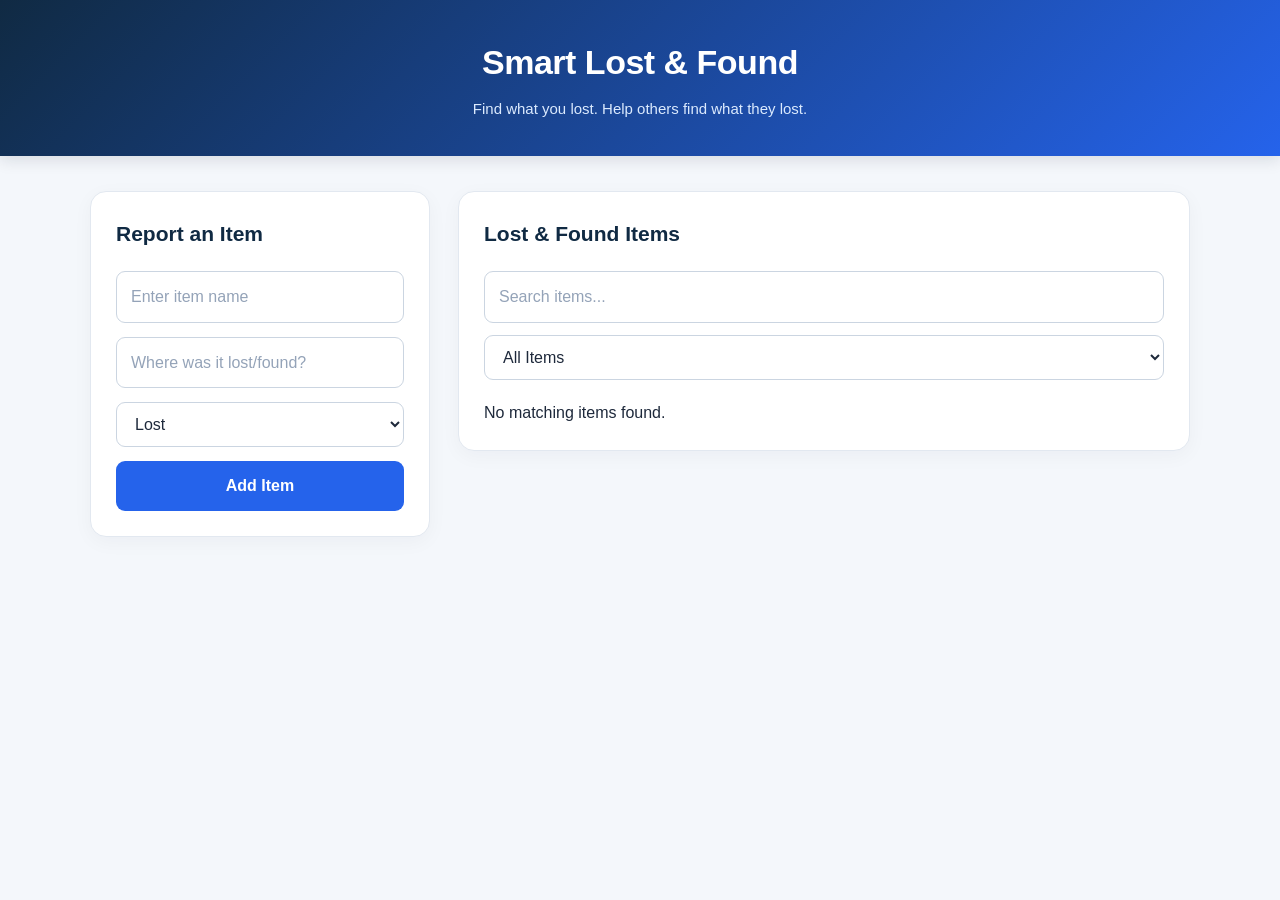
==== index.html @ 90e1f968 "Initial Smart Lost and Found project" ====
<!DOCTYPE html>
<html lang="en">
<head>
    <meta charset="UTF-8">
    <meta name="viewport" content="width=device-width, initial-scale=1.0">
    <title>Smart Lost & Found</title>
    <link rel="stylesheet" href="style.css">
</head>

<body>

    <header>
        <h1>Smart Lost & Found</h1>
        <p>Find what you lost. Help others find what they lost.</p>
    </header>

    <main>

        <section class="form-section">
            <h2>Report an Item</h2>

            <input type="text" id="itemName" placeholder="Enter item name">

            <input type="text" id="location" placeholder="Where was it lost/found?">

            <select id="status">
                <option value="Lost">Lost</option>
                <option value="Found">Found</option>
            </select>

            <button onclick="addItem()">Add Item</button>
        </section>

        
<section>
    <h2>Lost & Found Items</h2>

    <input
        type="text"
        id="searchInput"
        placeholder="Search items..."
        oninput="displayItems()"
    >

    <select id="filterStatus" onchange="displayItems()">
        <option value="All">All Items</option>
        <option value="Lost">Lost Items</option>
        <option value="Found">Found Items</option>
    </select>

    <div id="itemList"></div>
</section>


    </main>

    <script src="script.js"></script>

</body>
</html>
---- style.css ----
/* ========================================
   SMART LOST & FOUND - COMPLETE CSS
   ======================================== */

* {
    box-sizing: border-box;
    margin: 0;
    padding: 0;
}

body {
    font-family: "Segoe UI", Arial, sans-serif;
    background: #f4f7fb;
    color: #1e293b;
    line-height: 1.6;
}

/* HEADER */
header {
    background: linear-gradient(135deg, #102a43, #2563eb);
    color: white;
    padding: 35px 20px;
    text-align: center;
    box-shadow: 0 4px 15px rgba(15, 23, 42, 0.12);
}

header h1 {
    font-size: 34px;
    font-weight: 750;
    letter-spacing: -0.5px;
}

header p {
    margin-top: 8px;
    color: #dbeafe;
    font-size: 15px;
}

/* MAIN PAGE LAYOUT */
main {
    width: min(1100px, 92%);
    margin: 35px auto;
    display: grid;
    grid-template-columns: 340px 1fr;
    gap: 28px;
    align-items: start;
}

/* WHITE PANELS */
main section {
    background: #ffffff;
    padding: 25px;
    border: 1px solid #e2e8f0;
    border-radius: 16px;
    box-shadow: 0 5px 20px rgba(15, 23, 42, 0.04);
    min-width: 0;
}

h2 {
    color: #102a43;
    font-size: 21px;
    margin-bottom: 20px;
}

/* INPUTS AND DROPDOWNS */
input,
select {
    display: block;
    width: 100%;
    padding: 12px 14px;
    margin-bottom: 14px;
    border: 1px solid #cbd5e1;
    border-radius: 9px;
    background: #ffffff;
    color: #1e293b;
    font: inherit;
    outline: none;
    transition: border-color 0.2s, box-shadow 0.2s;
}

input::placeholder {
    color: #94a3b8;
}

input:focus,
select:focus {
    border-color: #2563eb;
    box-shadow: 0 0 0 3px rgba(37, 99, 235, 0.12);
}

/* GENERAL BUTTONS */
button {
    width: 100%;
    padding: 12px 16px;
    border: none;
    border-radius: 9px;
    background: #2563eb;
    color: #ffffff;
    font: inherit;
    font-weight: 650;
    cursor: pointer;
    transition: background 0.2s, transform 0.2s;
}

button:hover {
    background: #1d4ed8;
    transform: translateY(-1px);
}

button:focus-visible {
    outline: 3px solid #93c5fd;
    outline-offset: 3px;
}

/* SEARCH AND FILTER */
#searchInput {
    margin-bottom: 12px;
}

#filterStatus {
    margin-bottom: 20px;
}

/* ITEM GRID */
#itemList {
    display: grid;
    grid-template-columns: repeat(auto-fit, minmax(200px, 1fr));
    gap: 16px;
    align-items: start;
}

/* ITEM CARDS */
.item {
    min-width: 0;
    padding: 18px;
    border: 1px solid #e2e8f0;
    border-left: 4px solid #2563eb;
    border-radius: 12px;
    background: #ffffff;
    overflow-wrap: anywhere;
    transition: box-shadow 0.2s, transform 0.2s;
}

.item:hover {
    box-shadow: 0 8px 22px rgba(15, 23, 42, 0.08);
    transform: translateY(-2px);
}

.item h3 {
    margin-bottom: 10px;
    color: #102a43;
    font-size: 18px;
    font-weight: 700;
}

.item p {
    margin: 6px 0 12px;
    color: #64748b;
    font-size: 14px;
}

/* LOST AND FOUND STATUS BADGES */
.status-badge {
    display: inline-block;
    padding: 5px 12px;
    border-radius: 20px;
    font-size: 12px;
    font-weight: 700;
    letter-spacing: 0.4px;
    margin: 4px 0 10px;
}

.status-badge.lost {
    background: #fee2e2;
    color: #b91c1c;
    border: 1px solid #fecaca;
}

.status-badge.found {
    background: #dcfce7;
    color: #15803d;
    border: 1px solid #bbf7d0;
}

/* EDIT BUTTON */
.item .edit-button {
    display: block;
    width: 100%;
    margin-top: 14px;
    background: #0f766e;
    color: #ffffff;
}

.item .edit-button:hover {
    background: #115e59;
}

/* DELETE BUTTON */
.item .delete-button {
    display: block;
    width: 100%;
    margin-top: 8px;
    background: #dc2626;
    color: #ffffff;
}

.item .delete-button:hover {
    background: #b91c1c;
}

/* EMPTY RESULTS MESSAGE */
#itemList:empty {
    display: block;
}

/* RESPONSIVE DESIGN FOR PHONES AND TABLETS */
@media (max-width: 760px) {
    header {
        padding: 25px 16px;
    }

    header h1 {
        font-size: 27px;
    }

    header p {
        font-size: 14px;
    }

    main {
        grid-template-columns: 1fr;
        width: 94%;
        margin: 20px auto;
        gap: 20px;
    }

    main section {
        padding: 20px;
    }

    #itemList {
        grid-template-columns: 1fr;
    }
}

/* EXTRA SMALL PHONES */
@media (max-width: 380px) {
    header h1 {
        font-size: 23px;
    }

    main section {
        padding: 15px;
    }

    .item {
        padding: 14px;
    }
}
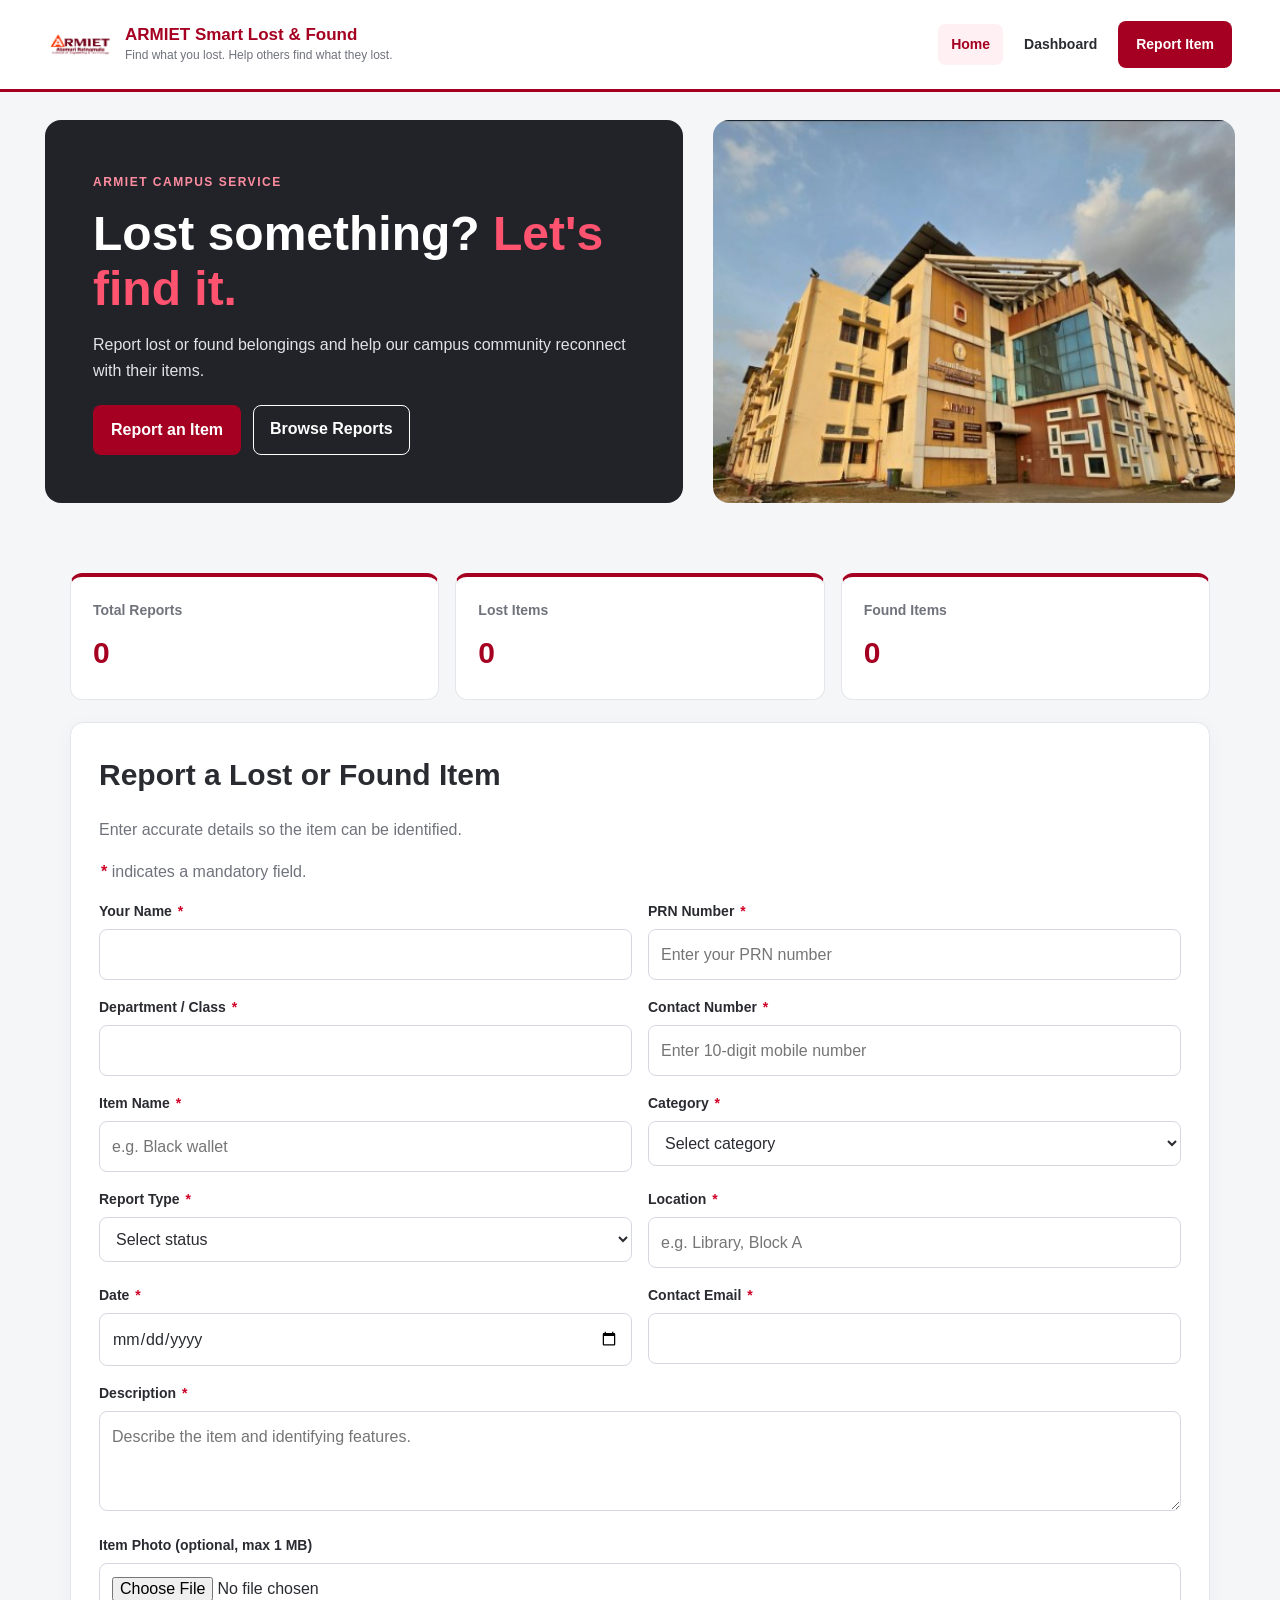
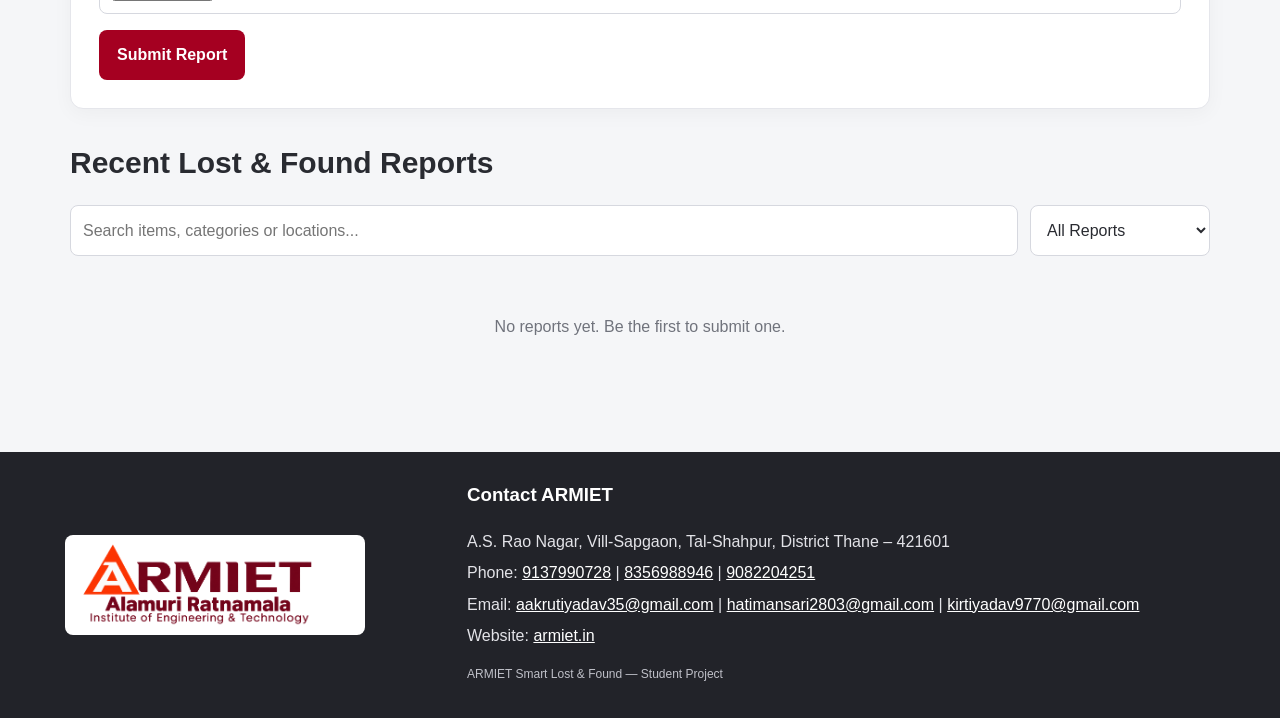
==== commit ce796b34: "Update Smart Lost and Found frontend and admin dashboard" ====
--- a/index.html
+++ b/index.html
@@ -1,60 +1,187 @@
+
 <!DOCTYPE html>
 <html lang="en">
 <head>
-    <meta charset="UTF-8">
-    <meta name="viewport" content="width=device-width, initial-scale=1.0">
-    <title>Smart Lost & Found</title>
-    <link rel="stylesheet" href="style.css">
+  <meta charset="UTF-8">
+  <meta name="viewport" content="width=device-width, initial-scale=1.0">
+  <title>ARMIET Smart Lost &amp; Found</title>
+  <link rel="stylesheet" href="style.css">
 </head>
+<body>
+  <header class="navbar">
+    <a class="brand" href="index.html">
+      <img src="armiet-logo.png" alt="ARMIET Logo" class="logo">
+      <div class="brand-text">
+        <strong>ARMIET Smart Lost &amp; Found</strong>
+        <span>Find what you lost. Help others find what they lost.</span>
+      </div>
+    </a>
+    <nav class="nav-links">
+      <a class="nav-link active" href="index.html">Home</a>
+      <a class="nav-link" href="dashboard.html">Dashboard</a>
+      <a class="nav-button" href="#reportForm">Report Item</a>
+    </nav>
+  </header>
 
-<body>
+  <main>
+    <section class="hero">
+      <div class="hero-content">
+        <span class="eyebrow">ARMIET CAMPUS SERVICE</span>
+        <h1>Lost something? <span>Let's find it.</span></h1>
+        <p>Report lost or found belongings and help our campus community reconnect with their items.</p>
+        <div class="hero-actions">
+          <a class="primary-button" href="#reportForm">Report an Item</a>
+          <a class="outline-button" href="#browseItems">Browse Reports</a>
+        </div>
+      </div>
+      <div class="hero-image-wrap">
+        <img src="armiet-building.jpg.jpeg" alt="ARMIET College Campus" class="campus-image">
+      </div>
+    </section>
 
-    <header>
-        <h1>Smart Lost & Found</h1>
-        <p>Find what you lost. Help others find what they lost.</p>
-    </header>
+    <section class="main-container">
+      <div class="stats-grid">
+        <article class="stat-card">
+          <h3>Total Reports</h3>
+          <p id="totalCount">0</p>
+        </article>
+        <article class="stat-card">
+          <h3>Lost Items</h3>
+          <p id="lostCount">0</p>
+        </article>
+        <article class="stat-card">
+          <h3>Found Items</h3>
+          <p id="foundCount">0</p>
+        </article>
+      </div>
 
-    <main>
+      <section class="panel" id="reportForm">
+        <h2 class="section-title">Report a Lost or Found Item</h2>
+        <p class="muted">Enter accurate details so the item can be identified.</p>
+        <p class="muted"><span class="required-star">*</span> indicates a mandatory field.</p>
 
-        <section class="form-section">
-            <h2>Report an Item</h2>
+        <form id="itemForm">
+          <div class="form-grid">
+            <div class="form-group">
+              <label for="studentName">Your Name <span class="required-star">*</span></label>
+              <input id="studentName" name="studentName" type="text" maxlength="80" required>
+            </div>
 
-            <input type="text" id="itemName" placeholder="Enter item name">
+            <div class="form-group">
+              <label for="prn">PRN Number <span class="required-star">*</span></label>
+              <input id="prn" name="prn" type="text" maxlength="30"
+                     placeholder="Enter your PRN number" required>
+            </div>
 
-            <input type="text" id="location" placeholder="Where was it lost/found?">
+            <div class="form-group">
+              <label for="department">Department / Class <span class="required-star">*</span></label>
+              <input id="department" name="department" type="text" maxlength="80" required>
+            </div>
 
-            <select id="status">
+            <div class="form-group">
+              <label for="contactNumber">Contact Number <span class="required-star">*</span></label>
+              <input id="contactNumber" name="contactNumber" type="tel"
+                     inputmode="numeric" pattern="[0-9]{10}" maxlength="10"
+                     placeholder="Enter 10-digit mobile number"
+                     title="Enter a 10-digit mobile number" required>
+            </div>
+
+            <div class="form-group">
+              <label for="itemName">Item Name <span class="required-star">*</span></label>
+              <input id="itemName" name="itemName" type="text" maxlength="100"
+                     placeholder="e.g. Black wallet" required>
+            </div>
+
+            <div class="form-group">
+              <label for="category">Category <span class="required-star">*</span></label>
+              <select id="category" name="category" required>
+                <option value="">Select category</option>
+                <option>Electronics</option>
+                <option>ID Card</option>
+                <option>Books &amp; Notes</option>
+                <option>Bag</option>
+                <option>Wallet</option>
+                <option>Keys</option>
+                <option>Clothing</option>
+                <option>Other</option>
+              </select>
+            </div>
+
+            <div class="form-group">
+              <label for="status">Report Type <span class="required-star">*</span></label>
+              <select id="status" name="status" required>
+                <option value="">Select status</option>
                 <option value="Lost">Lost</option>
                 <option value="Found">Found</option>
-            </select>
+              </select>
+            </div>
 
-            <button onclick="addItem()">Add Item</button>
-        </section>
+            <div class="form-group">
+              <label for="location">Location <span class="required-star">*</span></label>
+              <input id="location" name="location" type="text" maxlength="150"
+                     placeholder="e.g. Library, Block A" required>
+            </div>
 
-        
-<section>
-    <h2>Lost & Found Items</h2>
+            <div class="form-group">
+              <label for="itemDate">Date <span class="required-star">*</span></label>
+              <input id="itemDate" name="itemDate" type="date" required>
+            </div>
 
-    <input
-        type="text"
-        id="searchInput"
-        placeholder="Search items..."
-        oninput="displayItems()"
-    >
+            <div class="form-group">
+              <label for="email">Contact Email <span class="required-star">*</span></label>
+              <input id="email" name="email" type="email" maxlength="150" required>
+            </div>
 
-    <select id="filterStatus" onchange="displayItems()">
-        <option value="All">All Items</option>
-        <option value="Lost">Lost Items</option>
-        <option value="Found">Found Items</option>
-    </select>
+            <div class="form-group full-width">
+              <label for="description">Description <span class="required-star">*</span></label>
+              <textarea id="description" name="description" maxlength="1000"
+                        placeholder="Describe the item and identifying features." required></textarea>
+            </div>
 
-    <div id="itemList"></div>
-</section>
+            <div class="form-group full-width">
+              <label for="photo">Item Photo (optional, max 1 MB)</label>
+              <input id="photo" name="photo" type="file"
+                     accept="image/png,image/jpeg,image/webp">
+            </div>
+          </div>
 
+          <p id="formMessage" class="form-message" role="status"></p>
+          <button class="primary-button" id="submitButton" type="submit">Submit Report</button>
+        </form>
+      </section>
 
-    </main>
+      <section id="browseItems">
+        <h2 class="section-title">Recent Lost &amp; Found Reports</h2>
+        <div class="toolbar">
+          <input type="search" id="searchInput"
+                 placeholder="Search items, categories or locations..."
+                 aria-label="Search reports">
+          <select id="filterStatus" aria-label="Filter reports by status">
+            <option value="All">All Reports</option>
+            <option value="Lost">Lost Only</option>
+            <option value="Found">Found Only</option>
+          </select>
+        </div>
+        <div id="itemList" class="item-grid"></div>
+        <p id="emptyMessage" class="empty-message">No reports yet. Be the first to submit one.</p>
+      </section>
+    </section>
+  </main>
 
-    <script src="script.js"></script>
+  <footer class="site-footer">
+    <div class="footer-content">
+      <img src="armiet-logo.png" alt="ARMIET Logo" class="footer-logo">
+      <div class="footer-contact">
+        <h3>Contact ARMIET</h3>
+        <p>A.S. Rao Nagar, Vill-Sapgaon, Tal-Shahpur, District Thane – 421601</p>
+        <p>Phone: <a href="tel:9137990728">9137990728</a> | <a href="tel:8356988946">8356988946</a> | <a href="tel:9082204251">9082204251</a></p>
+        <p>Email: <a href="mailto:aakrutiyadav35@gmail.com">aakrutiyadav35@gmail.com</a> | <a href="mailto:hatimansari2803@gmail.com">hatimansari2803@gmail.com</a> | <a href="mailto:kirtiyadav9770@gmail.com">kirtiyadav9770@gmail.com</a></p>
+        <p>Website: <a href="https://armiet.in/" target="_blank" rel="noopener noreferrer">armiet.in</a></p>
+        <p class="copyright">ARMIET Smart Lost &amp; Found — Student Project</p>
+      </div>
+    </div>
+  </footer>
 
+  <script src="script.js"></script>
 </body>
-</html>+</html>
--- a/style.css
+++ b/style.css
@@ -1,260 +1,370 @@
 
-/* ========================================
-   SMART LOST & FOUND - COMPLETE CSS
-   ======================================== */
-
-* {
-    box-sizing: border-box;
-    margin: 0;
-    padding: 0;
+:root {
+  --red: #a50021;
+  --dark-red: #790019;
+  --dark: #222329;
+  --light: #f5f6f8;
+  --white: #fff;
+  --text: #292b31;
+  --muted: #70737c;
+  --border: #e5e6eb;
+  --green: #18864b;
+}
+
+* { box-sizing: border-box; }
+
+html {
+  scroll-behavior: smooth;
+  width: 100%;
+  overflow-x: clip;
 }
 
 body {
-    font-family: "Segoe UI", Arial, sans-serif;
-    background: #f4f7fb;
-    color: #1e293b;
-    line-height: 1.6;
-}
-
-/* HEADER */
-header {
-    background: linear-gradient(135deg, #102a43, #2563eb);
-    color: white;
-    padding: 35px 20px;
-    text-align: center;
-    box-shadow: 0 4px 15px rgba(15, 23, 42, 0.12);
-}
-
-header h1 {
-    font-size: 34px;
-    font-weight: 750;
-    letter-spacing: -0.5px;
-}
-
-header p {
-    margin-top: 8px;
-    color: #dbeafe;
-    font-size: 15px;
-}
-
-/* MAIN PAGE LAYOUT */
-main {
-    width: min(1100px, 92%);
-    margin: 35px auto;
-    display: grid;
-    grid-template-columns: 340px 1fr;
-    gap: 28px;
-    align-items: start;
-}
-
-/* WHITE PANELS */
-main section {
-    background: #ffffff;
-    padding: 25px;
-    border: 1px solid #e2e8f0;
-    border-radius: 16px;
-    box-shadow: 0 5px 20px rgba(15, 23, 42, 0.04);
-    min-width: 0;
-}
-
-h2 {
-    color: #102a43;
-    font-size: 21px;
-    margin-bottom: 20px;
-}
-
-/* INPUTS AND DROPDOWNS */
-input,
-select {
-    display: block;
-    width: 100%;
-    padding: 12px 14px;
-    margin-bottom: 14px;
-    border: 1px solid #cbd5e1;
-    border-radius: 9px;
-    background: #ffffff;
-    color: #1e293b;
-    font: inherit;
-    outline: none;
-    transition: border-color 0.2s, box-shadow 0.2s;
-}
-
-input::placeholder {
-    color: #94a3b8;
-}
-
-input:focus,
-select:focus {
-    border-color: #2563eb;
-    box-shadow: 0 0 0 3px rgba(37, 99, 235, 0.12);
-}
-
-/* GENERAL BUTTONS */
-button {
-    width: 100%;
-    padding: 12px 16px;
-    border: none;
-    border-radius: 9px;
-    background: #2563eb;
-    color: #ffffff;
-    font: inherit;
-    font-weight: 650;
-    cursor: pointer;
-    transition: background 0.2s, transform 0.2s;
-}
-
-button:hover {
-    background: #1d4ed8;
-    transform: translateY(-1px);
-}
-
-button:focus-visible {
-    outline: 3px solid #93c5fd;
-    outline-offset: 3px;
-}
-
-/* SEARCH AND FILTER */
-#searchInput {
-    margin-bottom: 12px;
-}
-
-#filterStatus {
-    margin-bottom: 20px;
-}
-
-/* ITEM GRID */
-#itemList {
-    display: grid;
-    grid-template-columns: repeat(auto-fit, minmax(200px, 1fr));
-    gap: 16px;
-    align-items: start;
-}
-
-/* ITEM CARDS */
-.item {
-    min-width: 0;
-    padding: 18px;
-    border: 1px solid #e2e8f0;
-    border-left: 4px solid #2563eb;
-    border-radius: 12px;
-    background: #ffffff;
-    overflow-wrap: anywhere;
-    transition: box-shadow 0.2s, transform 0.2s;
-}
-
-.item:hover {
-    box-shadow: 0 8px 22px rgba(15, 23, 42, 0.08);
-    transform: translateY(-2px);
-}
-
-.item h3 {
-    margin-bottom: 10px;
-    color: #102a43;
-    font-size: 18px;
-    font-weight: 700;
-}
-
-.item p {
-    margin: 6px 0 12px;
-    color: #64748b;
-    font-size: 14px;
-}
-
-/* LOST AND FOUND STATUS BADGES */
-.status-badge {
-    display: inline-block;
-    padding: 5px 12px;
-    border-radius: 20px;
-    font-size: 12px;
-    font-weight: 700;
-    letter-spacing: 0.4px;
-    margin: 4px 0 10px;
-}
-
-.status-badge.lost {
-    background: #fee2e2;
-    color: #b91c1c;
-    border: 1px solid #fecaca;
-}
-
-.status-badge.found {
-    background: #dcfce7;
-    color: #15803d;
-    border: 1px solid #bbf7d0;
-}
-
-/* EDIT BUTTON */
-.item .edit-button {
-    display: block;
-    width: 100%;
-    margin-top: 14px;
-    background: #0f766e;
-    color: #ffffff;
-}
-
-.item .edit-button:hover {
-    background: #115e59;
-}
-
-/* DELETE BUTTON */
-.item .delete-button {
-    display: block;
-    width: 100%;
-    margin-top: 8px;
-    background: #dc2626;
-    color: #ffffff;
-}
-
-.item .delete-button:hover {
-    background: #b91c1c;
-}
-
-/* EMPTY RESULTS MESSAGE */
-#itemList:empty {
-    display: block;
-}
-
-/* RESPONSIVE DESIGN FOR PHONES AND TABLETS */
-@media (max-width: 760px) {
-    header {
-        padding: 25px 16px;
-    }
-
-    header h1 {
-        font-size: 27px;
-    }
-
-    header p {
-        font-size: 14px;
-    }
-
-    main {
-        grid-template-columns: 1fr;
-        width: 94%;
-        margin: 20px auto;
-        gap: 20px;
-    }
-
-    main section {
-        padding: 20px;
-    }
-
-    #itemList {
-        grid-template-columns: 1fr;
-    }
-}
-
-/* EXTRA SMALL PHONES */
-@media (max-width: 380px) {
-    header h1 {
-        font-size: 23px;
-    }
-
-    main section {
-        padding: 15px;
-    }
-
-    .item {
-        padding: 14px;
-    }
-}
+  margin: 0;
+  width: 100%;
+  min-width: 0;
+  overflow-x: clip;
+  background: var(--light);
+  color: var(--text);
+  font-family: Arial, Helvetica, sans-serif;
+  line-height: 1.6;
+}
+
+img { display: block; max-width: 100%; height: auto; }
+a { color: inherit; text-decoration: none; }
+button, input, select, textarea { font: inherit; }
+button { cursor: pointer; }
+
+.navbar {
+  width: 100%;
+  min-width: 0;
+  background: white;
+  border-bottom: 3px solid var(--red);
+  padding: 12px clamp(14px, 4vw, 48px);
+  display: flex;
+  align-items: center;
+  justify-content: space-between;
+  gap: 18px;
+  flex-wrap: wrap;
+}
+
+.brand {
+  display: flex;
+  align-items: center;
+  gap: 12px;
+  min-width: 0;
+  max-width: 100%;
+}
+
+.logo {
+  width: 65px;
+  height: 65px;
+  flex: 0 0 65px;
+  object-fit: contain;
+}
+
+.brand-text { min-width: 0; overflow-wrap: anywhere; }
+.brand-text strong { display: block; color: var(--red); font-size: 17px; line-height: 1.3; }
+.brand-text span { display: block; color: var(--muted); font-size: 12px; }
+
+.nav-links {
+  display: flex;
+  align-items: center;
+  justify-content: flex-end;
+  gap: 8px;
+  flex-wrap: wrap;
+}
+
+.nav-link, .nav-button {
+  display: inline-block;
+  padding: 9px 13px;
+  border-radius: 7px;
+  font-weight: 700;
+  font-size: 14px;
+}
+
+.nav-link:hover, .nav-link.active { color: var(--red); background: #fff0f3; }
+
+.nav-button, .primary-button {
+  display: inline-block;
+  border: 0;
+  background: var(--red);
+  color: white;
+  border-radius: 8px;
+  padding: 12px 18px;
+  font-weight: 700;
+}
+
+.nav-button:hover, .primary-button:hover { background: var(--dark-red); }
+
+.outline-button {
+  display: inline-block;
+  padding: 10px 16px;
+  border: 1px solid #fff;
+  border-radius: 8px;
+  color: white;
+  font-weight: 700;
+}
+
+.hero {
+  width: 100%;
+  max-width: 1250px;
+  margin: 28px auto;
+  padding: 0 clamp(14px, 3vw, 30px);
+  display: grid;
+  grid-template-columns: minmax(0, 1.1fr) minmax(0, .9fr);
+  gap: 30px;
+  align-items: stretch;
+}
+
+.hero-content {
+  min-width: 0;
+  background: var(--dark);
+  color: white;
+  padding: clamp(24px, 4vw, 48px);
+  border-radius: 16px;
+}
+
+.eyebrow {
+  color: #ff8da0;
+  font-size: 12px;
+  font-weight: 800;
+  letter-spacing: 1.5px;
+}
+
+.hero-content h1 {
+  font-size: clamp(28px, 4vw, 48px);
+  line-height: 1.15;
+  margin: 12px 0 16px;
+  overflow-wrap: anywhere;
+}
+
+.hero-content h1 span { color: #ff536f; }
+.hero-content p { color: #e2e2e8; }
+.hero-actions { display: flex; gap: 12px; flex-wrap: wrap; margin-top: 22px; }
+
+.hero-image-wrap {
+  width: 100%;
+  min-width: 0;
+  min-height: 220px;
+  overflow: hidden;
+  border-radius: 16px;
+  background: #e9e9ec;
+}
+
+.campus-image {
+  width: 100%;
+  height: 100%;
+  min-height: 260px;
+  max-height: 430px;
+  object-fit: cover;
+  object-position: center;
+}
+
+.main-container, .page-container {
+  width: 100%;
+  max-width: 1200px;
+  margin: 0 auto;
+  padding: 20px clamp(14px, 3vw, 30px) 42px;
+}
+
+.section-title { margin: 0 0 18px; font-size: clamp(22px, 3vw, 30px); }
+.muted { color: var(--muted); }
+
+.required-star {
+  color: #d00027;
+  font-weight: 800;
+  margin-left: 2px;
+}
+
+.stats-grid {
+  display: grid;
+  grid-template-columns: repeat(3, minmax(0, 1fr));
+  gap: 16px;
+  margin: 22px 0;
+}
+
+.stat-card {
+  min-width: 0;
+  padding: 22px;
+  border-radius: 12px;
+  background: white;
+  border: 1px solid var(--border);
+  border-top: 4px solid var(--red);
+}
+
+.stat-card h3 { margin: 0; color: var(--muted); font-size: 14px; }
+.stat-card p { margin: 8px 0 0; color: var(--red); font-size: 30px; font-weight: 800; }
+
+.panel {
+  min-width: 0;
+  background: white;
+  padding: clamp(18px, 3vw, 28px);
+  border: 1px solid var(--border);
+  border-radius: 13px;
+  box-shadow: 0 5px 20px rgba(0, 0, 0, .04);
+  margin-bottom: 30px;
+}
+
+.form-grid {
+  display: grid;
+  grid-template-columns: repeat(2, minmax(0, 1fr));
+  gap: 16px;
+}
+
+.form-group { min-width: 0; }
+.form-group.full-width { grid-column: 1 / -1; }
+.form-group label { display: block; margin-bottom: 6px; font-size: 14px; font-weight: 700; }
+
+.form-group input, .form-group select, .form-group textarea,
+.toolbar input, .toolbar select {
+  width: 100%;
+  min-width: 0;
+  padding: 12px;
+  border: 1px solid #d6d8df;
+  border-radius: 8px;
+  background: white;
+  color: var(--text);
+  outline-color: var(--red);
+}
+
+.form-group input:focus, .form-group select:focus,
+.form-group textarea:focus, .toolbar input:focus,
+.toolbar select:focus {
+  border-color: var(--red);
+  box-shadow: 0 0 0 2px rgba(165, 0, 33, .1);
+}
+
+.form-group textarea { resize: vertical; min-height: 100px; }
+.form-message { margin-top: 12px; font-weight: 700; }
+.form-message.success { color: var(--green); }
+.form-message.error { color: #b00028; }
+
+.toolbar { display: flex; gap: 12px; margin-bottom: 18px; flex-wrap: wrap; }
+.toolbar input { flex: 1 1 220px; }
+.toolbar select { flex: 0 1 180px; }
+
+.item-grid {
+  display: grid;
+  grid-template-columns: repeat(3, minmax(0, 1fr));
+  gap: 18px;
+}
+
+.item-card {
+  min-width: 0;
+  overflow: hidden;
+  overflow-wrap: anywhere;
+  background: white;
+  border: 1px solid var(--border);
+  border-radius: 12px;
+  padding: 18px;
+}
+
+.item-card h3 { margin: 0 0 8px; }
+.item-card p { margin: 6px 0; color: #555862; font-size: 14px; }
+
+.item-photo, .item-photo-placeholder {
+  width: 100%;
+  height: 180px;
+  object-fit: contain;
+  border-radius: 8px;
+  background: #f0f1f4;
+  margin-bottom: 14px;
+}
+
+.item-photo-placeholder { display: grid; place-items: center; color: var(--muted); }
+
+.badge {
+  display: inline-block;
+  padding: 4px 10px;
+  border-radius: 30px;
+  font-size: 12px;
+  font-weight: 800;
+}
+
+.badge.lost { background: #ffe5e9; color: #b00028; }
+.badge.found { background: #dcf7e6; color: #126b3a; }
+
+.page-header { padding: 26px 0 8px; }
+.page-header h1 { margin: 0; color: var(--red); font-size: clamp(28px, 4vw, 38px); }
+.dashboard-actions { display: flex; gap: 12px; flex-wrap: wrap; margin: 18px 0; }
+
+.admin-notice {
+  padding: 14px 16px;
+  background: #fff4db;
+  border: 1px solid #f0d49a;
+  border-radius: 8px;
+  margin: 18px 0;
+}
+
+.table-wrap {
+  width: 100%;
+  overflow-x: auto;
+  background: white;
+  border: 1px solid var(--border);
+  border-radius: 10px;
+}
+
+.report-table { width: 100%; min-width: 680px; border-collapse: collapse; }
+.report-table th, .report-table td { padding: 12px; text-align: left; border-bottom: 1px solid var(--border); }
+.report-table th { background: #fff0f3; color: var(--dark-red); }
+
+.delete-button {
+  background: #b42336;
+  color: white;
+  border: 0;
+  border-radius: 6px;
+  padding: 7px 10px;
+}
+
+.empty-message { padding: 24px; text-align: center; color: var(--muted); }
+
+.site-footer {
+  width: 100%;
+  margin-top: 30px;
+  padding: 28px clamp(14px, 4vw, 48px);
+  background: var(--dark);
+  color: white;
+}
+
+.footer-content {
+  width: 100%;
+  max-width: 1150px;
+  margin: 0 auto;
+  display: grid;
+  grid-template-columns: minmax(0, 1fr) minmax(0, 2fr);
+  align-items: center;
+  gap: 28px;
+}
+
+.footer-logo {
+  width: min(100%, 300px);
+  max-height: 100px;
+  object-fit: contain;
+  object-position: left center;
+  background: white;
+  padding: 8px;
+  border-radius: 8px;
+}
+
+.footer-contact { min-width: 0; overflow-wrap: anywhere; }
+.footer-contact h3 { margin-top: 0; }
+.footer-contact p { margin: 6px 0; color: #e3e3e8; }
+.footer-contact a { color: white; text-decoration: underline; }
+.copyright { margin-top: 16px !important; font-size: 12px; color: #bfc0c8 !important; }
+
+@media (max-width: 800px) {
+  .hero { grid-template-columns: minmax(0, 1fr); }
+  .item-grid { grid-template-columns: repeat(2, minmax(0, 1fr)); }
+  .footer-content { grid-template-columns: minmax(0, 1fr); }
+  .footer-logo { object-position: left center; }
+}
+
+@media (max-width: 520px) {
+  .navbar { align-items: flex-start; }
+  .brand { width: 100%; }
+  .nav-links { width: 100%; justify-content: flex-start; }
+  .form-grid, .stats-grid, .item-grid { grid-template-columns: minmax(0, 1fr); }
+  .hero-content { padding: 22px; }
+  .stat-card { padding: 16px; }
+}
